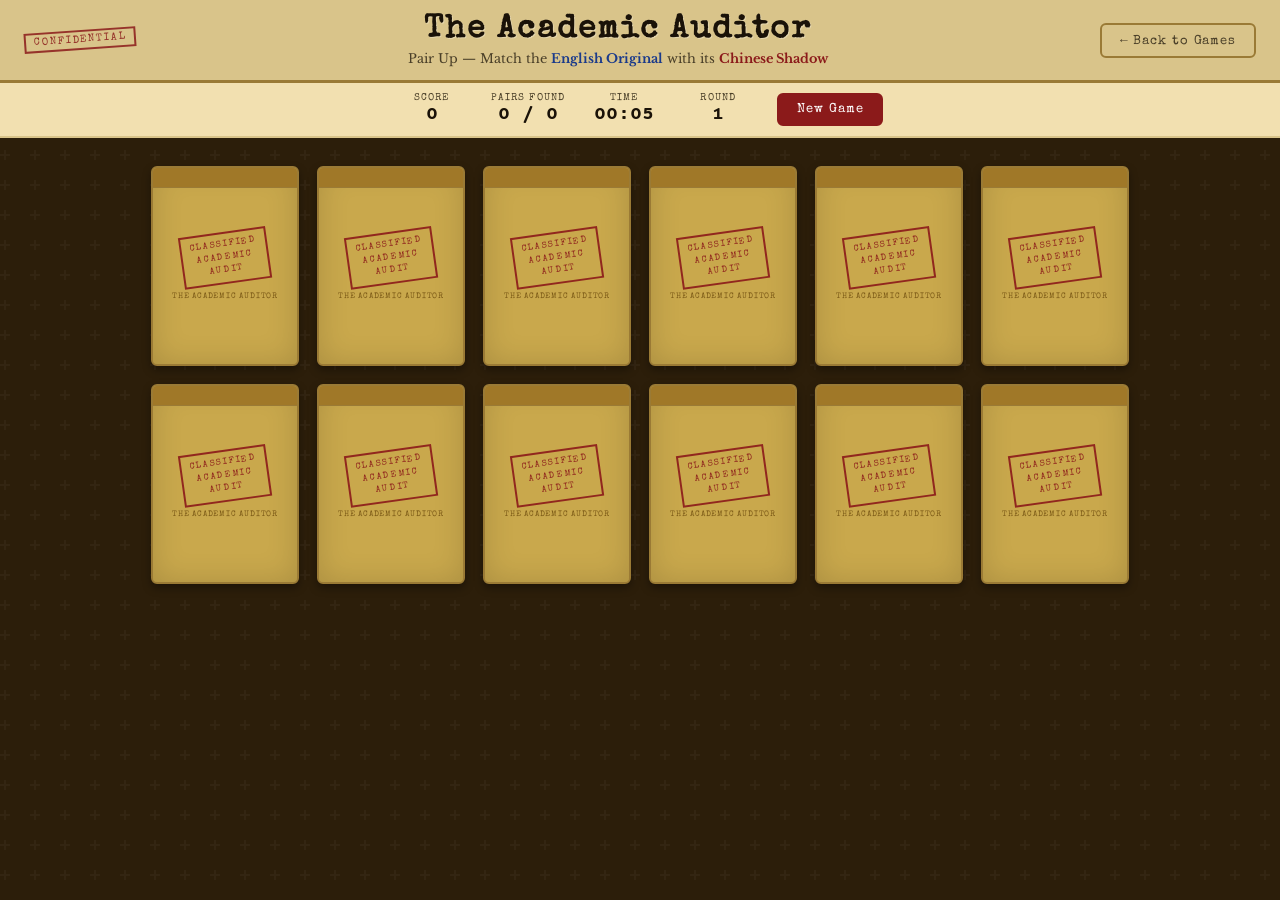
==== academic-auditor.html @ fb960cad "Add The Academic Auditor — Pair Up memory game for Chinese economics papers Co-authored-by: DongboSh" ====
<!DOCTYPE html>
<html lang="en">
<head>
  <meta charset="UTF-8">
  <meta name="viewport" content="width=device-width, initial-scale=1.0">
  <title>The Academic Auditor — Pair Up Memory Game</title>
  <link rel="preconnect" href="https://fonts.googleapis.com">
  <link rel="preconnect" href="https://fonts.gstatic.com" crossorigin>
  <link href="https://fonts.googleapis.com/css2?family=Special+Elite&family=Libre+Baskerville:ital,wght@0,400;0,700;1,400&family=Courier+Prime:wght@400;700&family=Noto+Sans+SC:wght@400;700&display=swap" rel="stylesheet">
  <link rel="stylesheet" href="academic-auditor.css">
</head>
<body>

  <!-- ══ TOP HEADER ══════════════════════════════════════════════ -->
  <header class="aa-header">
    <div class="aa-header__stamp">CONFIDENTIAL</div>
    <div class="aa-header__title-block">
      <h1 class="aa-header__title">The Academic Auditor</h1>
      <p class="aa-header__subtitle">
        Pair Up — Match the <span class="label-en">English Original</span> with its
        <span class="label-cn">Chinese Shadow</span>
      </p>
    </div>
    <nav class="aa-header__nav">
      <a href="index.html" class="aa-btn aa-btn--ghost">← Back to Games</a>
    </nav>
  </header>

  <!-- ══ CONTROLS BAR ════════════════════════════════════════════ -->
  <div class="aa-controls">
    <div class="aa-stat">
      <span class="aa-stat__label">SCORE</span>
      <span class="aa-stat__value" id="score">0</span>
    </div>
    <div class="aa-stat">
      <span class="aa-stat__label">PAIRS FOUND</span>
      <span class="aa-stat__value" id="pairs-found">0 / 0</span>
    </div>
    <div class="aa-stat">
      <span class="aa-stat__label">TIME</span>
      <span class="aa-stat__value" id="timer">00:00</span>
    </div>
    <div class="aa-stat">
      <span class="aa-stat__label">ROUND</span>
      <span class="aa-stat__value" id="round">1</span>
    </div>
    <button id="new-game-btn" class="aa-btn aa-btn--primary">New Game</button>
  </div>

  <!-- ══ GAME BOARD ═══════════════════════════════════════════════ -->
  <main class="aa-board-wrap">
    <div id="game-board" class="aa-board" role="list" aria-label="Paper cards"></div>
  </main>

  <!-- ══ ROUND COMPLETE BANNER ════════════════════════════════════ -->
  <div id="round-banner" class="aa-round-banner hidden" role="alert" aria-live="polite">
    <div class="aa-round-banner__inner">
      <div class="aa-round-banner__stamp">ROUND COMPLETE</div>
      <p id="round-banner-msg" class="aa-round-banner__msg"></p>
      <button id="next-round-btn" class="aa-btn aa-btn--primary">Next Round →</button>
    </div>
  </div>

  <!-- ══ GAME COMPLETE BANNER ═════════════════════════════════════ -->
  <div id="game-complete" class="aa-round-banner hidden" role="alert" aria-live="polite">
    <div class="aa-round-banner__inner">
      <div class="aa-round-banner__stamp">AUDIT COMPLETE</div>
      <p id="game-complete-msg" class="aa-round-banner__msg"></p>
      <button id="play-again-btn" class="aa-btn aa-btn--primary">Play Again</button>
    </div>
  </div>

  <!-- ══ CASE STUDY MODAL ══════════════════════════════════════════ -->
  <div id="case-study-modal" class="aa-modal hidden" role="dialog" aria-modal="true" aria-labelledby="cs-methodology">
    <div class="aa-modal__overlay"></div>
    <div class="aa-modal__box">

      <!-- Modal header -->
      <div class="aa-modal__header">
        <div class="aa-modal__header-left">
          <span class="aa-modal__file-label">CASE FILE</span>
          <h2 id="cs-methodology" class="aa-modal__methodology"></h2>
        </div>
        <div class="aa-modal__header-right">
          <button id="toggle-translation-btn" class="aa-btn aa-btn--ghost" aria-pressed="false">
            Toggle Translation
          </button>
          <button id="close-modal-btn" class="aa-btn aa-btn--danger" aria-label="Close case study">✕ Close</button>
        </div>
      </div>

      <!-- Two-column paper display -->
      <div class="aa-modal__columns">

        <!-- English paper -->
        <article class="aa-paper aa-paper--en" aria-label="English original paper">
          <div class="aa-paper__banner aa-paper__banner--en">ORIGINAL PAPER</div>
          <div class="aa-paper__content">
            <div class="aa-paper__journal-line">
              <span id="cs-journal-en" class="aa-paper__journal"></span>
              <span id="cs-year-en" class="aa-paper__year"></span>
            </div>
            <h3 id="cs-title-en" class="aa-paper__title"></h3>
            <p id="cs-authors-en" class="aa-paper__authors"></p>
            <hr class="aa-paper__rule">
            <h4 class="aa-paper__abstract-label">Abstract</h4>
            <p id="cs-abstract-en" class="aa-paper__abstract"></p>
          </div>
          <div class="aa-paper__corner-stamp aa-paper__corner-stamp--en">EN</div>
        </article>

        <!-- Methodology bridge -->
        <div class="aa-modal__bridge">
          <div class="aa-modal__bridge-inner">
            <span class="aa-modal__bridge-icon">⚖</span>
            <span id="cs-method-badge" class="aa-modal__bridge-label"></span>
          </div>
        </div>

        <!-- Chinese paper -->
        <article class="aa-paper aa-paper--cn" aria-label="Chinese shadow paper">
          <div class="aa-paper__banner aa-paper__banner--cn">影子文献 &nbsp;/&nbsp; SHADOW</div>
          <div class="aa-paper__content">
            <div class="aa-paper__journal-line">
              <span id="cs-journal-cn" class="aa-paper__journal"></span>
              <span id="cs-year-cn" class="aa-paper__year"></span>
            </div>
            <h3 id="cs-title-cn" class="aa-paper__title"></h3>
            <p id="cs-authors-cn" class="aa-paper__authors"></p>
            <hr class="aa-paper__rule">
            <h4 class="aa-paper__abstract-label">摘要 / Abstract</h4>
            <p id="cs-abstract-cn" class="aa-paper__abstract"></p>
            <!-- translation layer, initially hidden -->
            <div id="cs-translation" class="aa-paper__translation hidden">
              <hr class="aa-paper__rule">
              <h4 class="aa-paper__abstract-label">English Translation</h4>
              <p id="cs-abstract-cn-translated" class="aa-paper__abstract aa-paper__abstract--translated"></p>
            </div>
          </div>
          <div class="aa-paper__corner-stamp aa-paper__corner-stamp--cn">CN</div>
        </article>

      </div><!-- /.aa-modal__columns -->

      <!-- Match score notice -->
      <div class="aa-modal__footer">
        <span class="aa-modal__match-notice">✓ METHODOLOGY MATCH CONFIRMED — <span id="cs-score-award"></span> POINTS AWARDED</span>
      </div>

    </div><!-- /.aa-modal__box -->
  </div><!-- /#case-study-modal -->

  <script src="papers-data.js"></script>
  <script src="academic-auditor.js"></script>
</body>
</html>
---- academic-auditor.css ----
/* ═══════════════════════════════════════════════════════════════
   The Academic Auditor — Investigation Folder Theme
   CSS custom properties + component styles
   ═══════════════════════════════════════════════════════════════ */

:root {
  /* Colour palette */
  --manila:        #F2E0B0;
  --manila-dark:   #D9C48A;
  --manila-light:  #FAF3E0;
  --ink:           #1A1208;
  --ink-faded:     #4A3F28;
  --red-accent:    #8B1A1A;
  --blue-accent:   #1A3A8B;
  --highlight-bg:  #FFD700;
  --highlight-cn:  #FF6B6B;
  --highlight-en:  #6BA3FF;
  --card-back-bg:  #C9A84C;
  --card-back-txt: #5C3A00;
  --white:         #FFFFFF;
  --border:        #9A7A35;
  --success:       #2A6B2A;

  /* Typography */
  --font-typewriter: 'Special Elite', 'Courier New', monospace;
  --font-serif:      'Libre Baskerville', Georgia, serif;
  --font-mono:       'Courier Prime', 'Courier New', monospace;
  --font-cjk:        'Noto Sans SC', 'PingFang SC', 'Microsoft YaHei', 'SimHei', sans-serif;

  /* Sizes */
  --card-w: 148px;
  --card-h: 200px;
  --radius:  6px;
}

/* ── Reset ─────────────────────────────────────────────────────── */
*, *::before, *::after { box-sizing: border-box; margin: 0; padding: 0; }

body {
  font-family: var(--font-serif);
  background: #2C1E0A url("data:image/svg+xml,%3Csvg width='60' height='60' viewBox='0 0 60 60' xmlns='http://www.w3.org/2000/svg'%3E%3Cg fill='none' fill-rule='evenodd'%3E%3Cg fill='%23ffffff' fill-opacity='0.03'%3E%3Cpath d='M36 34v-4h-2v4h-4v2h4v4h2v-4h4v-2h-4zm0-30V0h-2v4h-4v2h4v4h2V6h4V4h-4zM6 34v-4H4v4H0v2h4v4h2v-4h4v-2H6zM6 4V0H4v4H0v2h4v4h2V6h4V4H6z'/%3E%3C/g%3E%3C/g%3E%3C/svg%3E");
  min-height: 100vh;
  color: var(--ink);
}

/* ── Header ────────────────────────────────────────────────────── */
.aa-header {
  display: flex;
  align-items: center;
  gap: 20px;
  background: var(--manila-dark);
  border-bottom: 3px solid var(--border);
  padding: 14px 24px;
  position: relative;
}

.aa-header__stamp {
  font-family: var(--font-typewriter);
  font-size: 0.65rem;
  letter-spacing: 0.18em;
  color: var(--red-accent);
  border: 2px solid var(--red-accent);
  padding: 3px 8px;
  transform: rotate(-4deg);
  white-space: nowrap;
  flex-shrink: 0;
  opacity: 0.85;
}

.aa-header__title-block {
  flex: 1;
  text-align: center;
}

.aa-header__title {
  font-family: var(--font-typewriter);
  font-size: clamp(1.3rem, 3vw, 2rem);
  color: var(--ink);
  letter-spacing: 0.06em;
  text-shadow: 1px 1px 0 rgba(255,255,255,0.3);
}

.aa-header__subtitle {
  font-size: 0.8rem;
  color: var(--ink-faded);
  margin-top: 4px;
}

.label-en { color: var(--blue-accent); font-weight: 700; }
.label-cn { color: var(--red-accent);  font-weight: 700; }

.aa-header__nav { flex-shrink: 0; }

/* ── Buttons ────────────────────────────────────────────────────── */
.aa-btn {
  font-family: var(--font-typewriter);
  font-size: 0.8rem;
  letter-spacing: 0.07em;
  padding: 8px 18px;
  border: 2px solid transparent;
  border-radius: var(--radius);
  cursor: pointer;
  transition: background 0.2s, transform 0.1s, box-shadow 0.2s;
  text-decoration: none;
  display: inline-block;
}

.aa-btn--primary {
  background: var(--red-accent);
  color: var(--white);
  border-color: var(--red-accent);
}
.aa-btn--primary:hover {
  background: #6B1212;
  box-shadow: 0 4px 12px rgba(139,26,26,0.4);
  transform: translateY(-1px);
}

.aa-btn--ghost {
  background: transparent;
  color: var(--ink-faded);
  border-color: var(--border);
}
.aa-btn--ghost:hover {
  background: var(--manila);
  color: var(--ink);
}

.aa-btn--danger {
  background: #333;
  color: #fff;
  border-color: #555;
}
.aa-btn--danger:hover {
  background: #111;
}

/* ── Controls bar ─────────────────────────────────────────────── */
.aa-controls {
  display: flex;
  align-items: center;
  gap: 24px;
  flex-wrap: wrap;
  justify-content: center;
  background: var(--manila);
  border-bottom: 2px solid var(--manila-dark);
  padding: 10px 24px;
}

.aa-stat {
  display: flex;
  flex-direction: column;
  align-items: center;
  min-width: 70px;
}

.aa-stat__label {
  font-family: var(--font-typewriter);
  font-size: 0.6rem;
  letter-spacing: 0.12em;
  color: var(--ink-faded);
}

.aa-stat__value {
  font-family: var(--font-mono);
  font-size: 1.25rem;
  font-weight: 700;
  color: var(--ink);
}

/* ── Board ──────────────────────────────────────────────────────── */
.aa-board-wrap {
  padding: 28px 16px 40px;
  display: flex;
  justify-content: center;
}

.aa-board {
  display: grid;
  grid-template-columns: repeat(auto-fill, var(--card-w));
  gap: 18px;
  max-width: 1020px;
  width: 100%;
  justify-content: center;
}

/* ── Card ────────────────────────────────────────────────────────── */
.aa-card {
  width: var(--card-w);
  height: var(--card-h);
  perspective: 800px;
  cursor: pointer;
  flex-shrink: 0;
}

.aa-card__inner {
  position: relative;
  width: 100%;
  height: 100%;
  transform-style: preserve-3d;
  transition: transform 0.45s ease;
}

.aa-card.is-flipped .aa-card__inner {
  transform: rotateY(180deg);
}

.aa-card.is-matched .aa-card__inner {
  animation: cardMatch 0.5s ease forwards;
}

.aa-card.is-wrong .aa-card__inner {
  animation: cardWrong 0.55s ease forwards;
}

.aa-card__face {
  position: absolute;
  inset: 0;
  backface-visibility: hidden;
  -webkit-backface-visibility: hidden;
  border-radius: var(--radius);
  overflow: hidden;
}

/* ── Card back ───────────────────────────────────────────────────── */
.aa-card__back {
  background: var(--card-back-bg);
  border: 2px solid var(--border);
  display: flex;
  flex-direction: column;
  align-items: center;
  justify-content: center;
  gap: 8px;
  box-shadow: inset 0 0 30px rgba(0,0,0,0.15), 0 4px 8px rgba(0,0,0,0.35);
}

.aa-card__back-tab {
  position: absolute;
  top: 0; left: 0; right: 0;
  height: 20px;
  background: #A07828;
  border-bottom: 1px solid var(--border);
}

.aa-card__back-seal {
  font-family: var(--font-typewriter);
  font-size: 0.55rem;
  letter-spacing: 0.2em;
  color: var(--red-accent);
  border: 2px solid var(--red-accent);
  padding: 4px 8px;
  transform: rotate(-8deg);
  opacity: 0.9;
  text-align: center;
  line-height: 1.5;
}

.aa-card__back-logo {
  font-family: var(--font-typewriter);
  font-size: 0.5rem;
  color: var(--card-back-txt);
  letter-spacing: 0.1em;
  text-align: center;
  opacity: 0.7;
}

/* ── Card front ─────────────────────────────────────────────────── */
.aa-card__front {
  transform: rotateY(180deg);
  background: var(--manila-light);
  border: 2px solid var(--border);
  display: flex;
  flex-direction: column;
  box-shadow: 2px 4px 10px rgba(0,0,0,0.25);
}

.aa-card__front--en { border-top: 4px solid var(--blue-accent); }
.aa-card__front--cn { border-top: 4px solid var(--red-accent); }

.aa-card__type-badge {
  font-family: var(--font-typewriter);
  font-size: 0.5rem;
  letter-spacing: 0.14em;
  padding: 3px 8px;
  line-height: 1;
}

.aa-card__type-badge--en {
  background: var(--blue-accent);
  color: #fff;
}

.aa-card__type-badge--cn {
  background: var(--red-accent);
  color: #fff;
}

.aa-card__body {
  flex: 1;
  padding: 7px 8px 6px;
  overflow: hidden;
  display: flex;
  flex-direction: column;
  gap: 4px;
}

.aa-card__journal {
  font-family: var(--font-mono);
  font-size: 0.48rem;
  color: var(--ink-faded);
  text-transform: uppercase;
  letter-spacing: 0.05em;
  white-space: nowrap;
  overflow: hidden;
  text-overflow: ellipsis;
}

.aa-card__year {
  font-family: var(--font-mono);
  font-size: 0.55rem;
  color: var(--ink-faded);
  font-weight: 700;
}

.aa-card__title {
  font-size: 0.55rem;
  font-weight: 700;
  line-height: 1.35;
  color: var(--ink);
  display: -webkit-box;
  -webkit-line-clamp: 4;
  -webkit-box-orient: vertical;
  overflow: hidden;
}

.aa-card__authors {
  font-size: 0.47rem;
  font-style: italic;
  color: var(--ink-faded);
  white-space: nowrap;
  overflow: hidden;
  text-overflow: ellipsis;
}

.aa-card__rule {
  border: none;
  border-top: 1px solid var(--manila-dark);
  margin: 2px 0;
}

.aa-card__abstract {
  font-size: 0.47rem;
  line-height: 1.4;
  color: var(--ink-faded);
  display: -webkit-box;
  -webkit-line-clamp: 4;
  -webkit-box-orient: vertical;
  overflow: hidden;
}

/* Selected state */
.aa-card.is-selected .aa-card__front {
  outline: 3px solid var(--highlight-bg);
  outline-offset: -2px;
  box-shadow: 0 0 14px rgba(255, 215, 0, 0.65);
}

/* ── Card hover ─────────────────────────────────────────────────── */
.aa-card:not(.is-flipped):hover .aa-card__inner {
  transform: translateY(-4px) rotateZ(1deg);
  box-shadow: 0 8px 20px rgba(0,0,0,0.4);
}

.aa-card.is-flipped:hover .aa-card__inner {
  transform: rotateY(180deg) translateY(-3px);
}

/* ── Animations ─────────────────────────────────────────────────── */
@keyframes cardMatch {
  0%   { transform: rotateY(180deg) scale(1); }
  40%  { transform: rotateY(180deg) scale(1.1) rotate(2deg); }
  60%  { transform: rotateY(180deg) scale(1.05) rotate(-1deg); }
  100% { transform: rotateY(180deg) scale(1); opacity: 0.45; }
}

@keyframes cardWrong {
  0%   { transform: rotateY(180deg) translateX(0); }
  20%  { transform: rotateY(180deg) translateX(-7px); }
  40%  { transform: rotateY(180deg) translateX(7px); }
  60%  { transform: rotateY(180deg) translateX(-5px); }
  80%  { transform: rotateY(180deg) translateX(5px); }
  100% { transform: rotateY(180deg) translateX(0); }
}

/* ── Round / Game-complete banner ──────────────────────────────── */
.aa-round-banner {
  position: fixed;
  inset: 0;
  background: rgba(20, 12, 0, 0.82);
  display: flex;
  align-items: center;
  justify-content: center;
  z-index: 300;
}

.aa-round-banner.hidden { display: none; }

.aa-round-banner__inner {
  background: var(--manila-light);
  border: 3px solid var(--border);
  border-radius: 8px;
  padding: 40px 60px;
  text-align: center;
  max-width: 480px;
  width: 90%;
  box-shadow: 0 20px 60px rgba(0,0,0,0.5);
  animation: slideIn 0.35s ease;
}

.aa-round-banner__stamp {
  font-family: var(--font-typewriter);
  font-size: 1.4rem;
  letter-spacing: 0.15em;
  color: var(--success);
  border: 3px solid var(--success);
  display: inline-block;
  padding: 6px 20px;
  transform: rotate(-3deg);
  margin-bottom: 20px;
}

.aa-round-banner__msg {
  font-size: 1rem;
  color: var(--ink-faded);
  margin-bottom: 24px;
  line-height: 1.6;
}

/* ── Modal ──────────────────────────────────────────────────────── */
.aa-modal {
  position: fixed;
  inset: 0;
  z-index: 500;
  display: flex;
  align-items: center;
  justify-content: center;
  padding: 16px;
}

.aa-modal.hidden { display: none; }

.aa-modal__overlay {
  position: absolute;
  inset: 0;
  background: rgba(10, 6, 0, 0.78);
}

.aa-modal__box {
  position: relative;
  background: var(--manila-light);
  border: 2px solid var(--border);
  border-radius: 8px;
  max-width: 960px;
  width: 100%;
  max-height: 90vh;
  overflow-y: auto;
  box-shadow: 0 24px 70px rgba(0,0,0,0.55);
  animation: slideIn 0.3s ease;
}

@keyframes slideIn {
  from { opacity: 0; transform: translateY(-30px); }
  to   { opacity: 1; transform: translateY(0); }
}

.aa-modal__header {
  display: flex;
  align-items: center;
  justify-content: space-between;
  flex-wrap: wrap;
  gap: 12px;
  background: var(--manila-dark);
  border-bottom: 2px solid var(--border);
  padding: 14px 20px;
}

.aa-modal__header-left { display: flex; flex-direction: column; gap: 4px; }

.aa-modal__file-label {
  font-family: var(--font-typewriter);
  font-size: 0.6rem;
  letter-spacing: 0.2em;
  color: var(--red-accent);
  border: 1px solid var(--red-accent);
  padding: 1px 6px;
  display: inline-block;
}

.aa-modal__methodology {
  font-family: var(--font-typewriter);
  font-size: 1.05rem;
  letter-spacing: 0.06em;
  color: var(--ink);
}

.aa-modal__header-right {
  display: flex;
  gap: 10px;
  align-items: center;
  flex-wrap: wrap;
}

/* ── Modal two columns ──────────────────────────────────────────── */
.aa-modal__columns {
  display: grid;
  grid-template-columns: 1fr auto 1fr;
  gap: 0;
  padding: 20px;
  align-items: start;
}

/* ── Methodology bridge ─────────────────────────────────────────── */
.aa-modal__bridge {
  display: flex;
  align-items: flex-start;
  justify-content: center;
  padding: 50px 12px 0;
}

.aa-modal__bridge-inner {
  display: flex;
  flex-direction: column;
  align-items: center;
  gap: 8px;
}

.aa-modal__bridge-icon {
  font-size: 1.5rem;
  color: var(--ink-faded);
}

.aa-modal__bridge-label {
  font-family: var(--font-typewriter);
  font-size: 0.58rem;
  letter-spacing: 0.08em;
  text-transform: uppercase;
  writing-mode: vertical-rl;
  color: var(--ink-faded);
  border: 1px dashed var(--border);
  padding: 8px 4px;
  text-align: center;
}

/* ── Paper card (inside modal) ──────────────────────────────────── */
.aa-paper {
  background: var(--white);
  border: 1px solid #CCC;
  border-radius: 4px;
  box-shadow: 2px 3px 10px rgba(0,0,0,0.1);
  position: relative;
  overflow: hidden;
  min-height: 360px;
}

.aa-paper--en { border-top: 5px solid var(--blue-accent); }
.aa-paper--cn { border-top: 5px solid var(--red-accent); }

.aa-paper__banner {
  font-family: var(--font-typewriter);
  font-size: 0.6rem;
  letter-spacing: 0.18em;
  padding: 5px 14px;
  text-align: center;
}

.aa-paper__banner--en { background: var(--blue-accent); color: #fff; }
.aa-paper__banner--cn { background: var(--red-accent);  color: #fff; }

.aa-paper__content {
  padding: 16px 18px;
  display: flex;
  flex-direction: column;
  gap: 8px;
}

.aa-paper__journal-line {
  display: flex;
  justify-content: space-between;
  align-items: baseline;
  flex-wrap: wrap;
  gap: 6px;
}

.aa-paper__journal {
  font-family: var(--font-mono);
  font-size: 0.7rem;
  font-style: italic;
  color: var(--ink-faded);
}

.aa-paper__year {
  font-family: var(--font-mono);
  font-size: 0.7rem;
  font-weight: 700;
  color: var(--ink-faded);
}

.aa-paper__title {
  font-size: 0.9rem;
  font-weight: 700;
  line-height: 1.4;
  color: var(--ink);
}

.aa-paper__authors {
  font-size: 0.75rem;
  font-style: italic;
  color: var(--ink-faded);
}

.aa-paper__rule {
  border: none;
  border-top: 1px solid #DDD;
  margin: 4px 0;
}

.aa-paper__abstract-label {
  font-family: var(--font-typewriter);
  font-size: 0.65rem;
  letter-spacing: 0.1em;
  text-transform: uppercase;
  color: var(--ink-faded);
  margin-bottom: 4px;
}

.aa-paper__abstract {
  font-size: 0.8rem;
  line-height: 1.65;
  color: var(--ink);
}

.aa-paper__abstract--translated {
  color: var(--ink-faded);
  font-style: italic;
}

.aa-paper__translation.hidden { display: none; }

/* Methodology highlight marks */
.aa-paper__abstract mark {
  background: var(--highlight-bg);
  color: var(--ink);
  padding: 1px 2px;
  border-radius: 2px;
}

.aa-paper--cn .aa-paper__abstract mark {
  background: var(--highlight-cn);
  color: var(--white);
}

.aa-paper--en .aa-paper__abstract mark {
  background: var(--highlight-en);
  color: var(--ink);
}

.aa-paper__corner-stamp {
  position: absolute;
  bottom: 10px;
  right: 12px;
  font-family: var(--font-typewriter);
  font-size: 1.4rem;
  font-weight: 700;
  opacity: 0.08;
}

.aa-paper__corner-stamp--en { color: var(--blue-accent); }
.aa-paper__corner-stamp--cn { color: var(--red-accent); }

/* Modal footer */
.aa-modal__footer {
  background: var(--manila-dark);
  border-top: 2px solid var(--border);
  padding: 10px 20px;
  text-align: center;
}

.aa-modal__match-notice {
  font-family: var(--font-typewriter);
  font-size: 0.72rem;
  letter-spacing: 0.1em;
  color: var(--success);
}

.aa-paper--cn .aa-paper__title,
.aa-paper--cn .aa-paper__authors,
.aa-paper--cn .aa-paper__abstract,
.aa-card__front--cn .aa-card__title,
.aa-card__front--cn .aa-card__authors,
.aa-card__front--cn .aa-card__abstract,
.aa-card__front--cn .aa-card__journal {
  font-family: var(--font-cjk);
}

/* ── Responsive ─────────────────────────────────────────────────── */
@media (max-width: 700px) {
  :root {
    --card-w: 120px;
    --card-h: 166px;
  }

  .aa-controls { gap: 12px; padding: 8px 12px; }
  .aa-stat__value { font-size: 1rem; }

  .aa-modal__columns {
    grid-template-columns: 1fr;
    gap: 16px;
  }

  .aa-modal__bridge {
    padding: 0;
    flex-direction: row;
  }

  .aa-modal__bridge-inner {
    flex-direction: row;
  }

  .aa-modal__bridge-label {
    writing-mode: horizontal-tb;
    padding: 4px 8px;
  }

  .aa-round-banner__inner { padding: 24px 20px; }
  .aa-round-banner__stamp { font-size: 1rem; }
}

@media (max-width: 480px) {
  :root {
    --card-w: 100px;
    --card-h: 140px;
  }

  .aa-board { gap: 10px; }
  .aa-card__title { -webkit-line-clamp: 3; }
}

/* ── Utility ────────────────────────────────────────────────────── */
.hidden { display: none !important; }
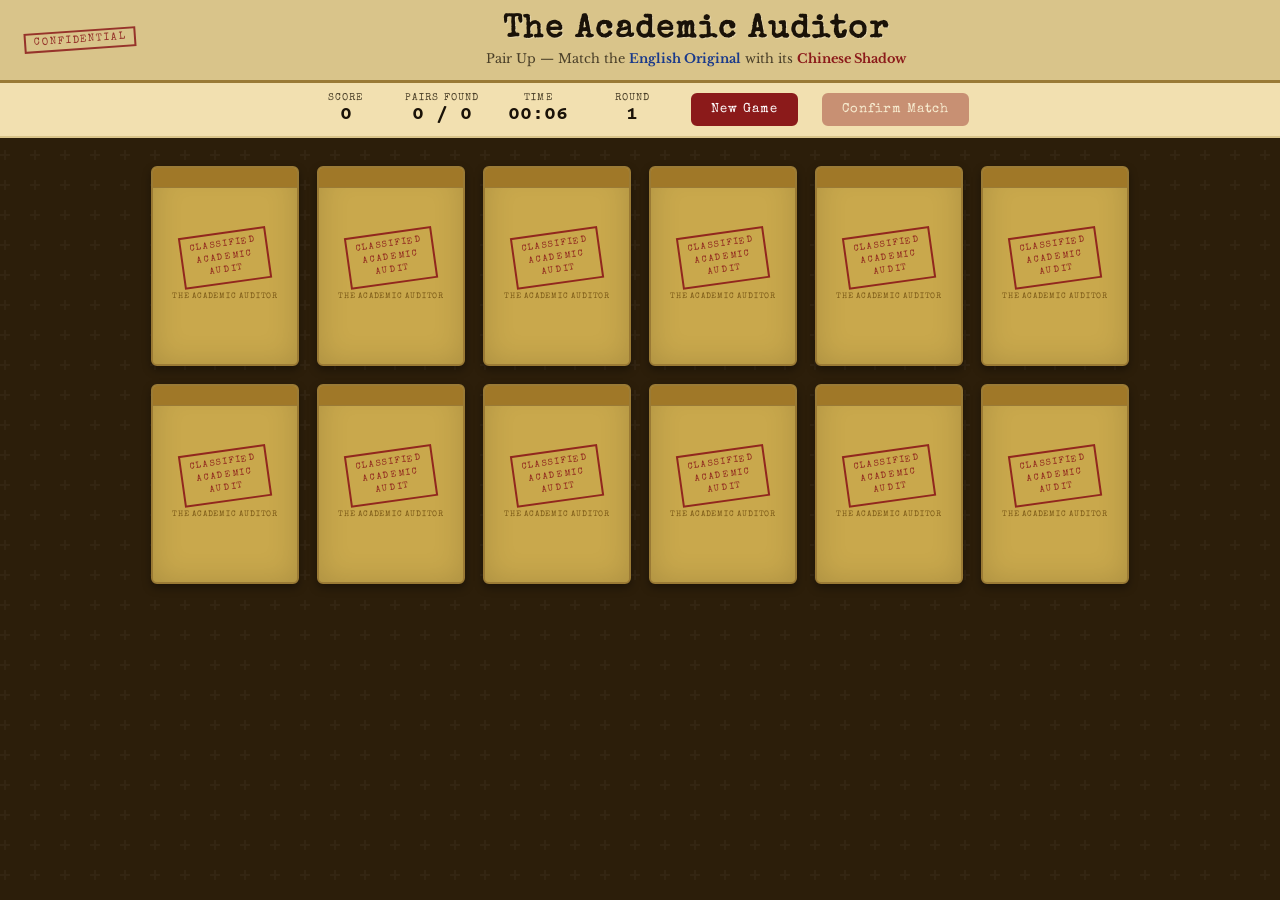
==== commit a274c5ef: "Remove old card game; add multi-card flip and Confirm Match button to Academic Auditor Co-authored-b" ====
--- a/academic-auditor.html
+++ b/academic-auditor.html
@@ -21,9 +21,7 @@
         <span class="label-cn">Chinese Shadow</span>
       </p>
     </div>
-    <nav class="aa-header__nav">
-      <a href="index.html" class="aa-btn aa-btn--ghost">← Back to Games</a>
-    </nav>
+    <nav class="aa-header__nav"></nav>
   </header>
 
   <!-- ══ CONTROLS BAR ════════════════════════════════════════════ -->
@@ -45,6 +43,7 @@
       <span class="aa-stat__value" id="round">1</span>
     </div>
     <button id="new-game-btn" class="aa-btn aa-btn--primary">New Game</button>
+    <button id="confirm-match-btn" class="aa-btn aa-btn--primary" disabled>Confirm Match</button>
   </div>
 
   <!-- ══ GAME BOARD ═══════════════════════════════════════════════ -->
--- a/academic-auditor.css
+++ b/academic-auditor.css
@@ -135,6 +135,13 @@
   background: #111;
 }
 
+.aa-btn:disabled {
+  opacity: 0.4;
+  cursor: not-allowed;
+  transform: none !important;
+  box-shadow: none !important;
+}
+
 /* ── Controls bar ─────────────────────────────────────────────── */
 .aa-controls {
   display: flex;
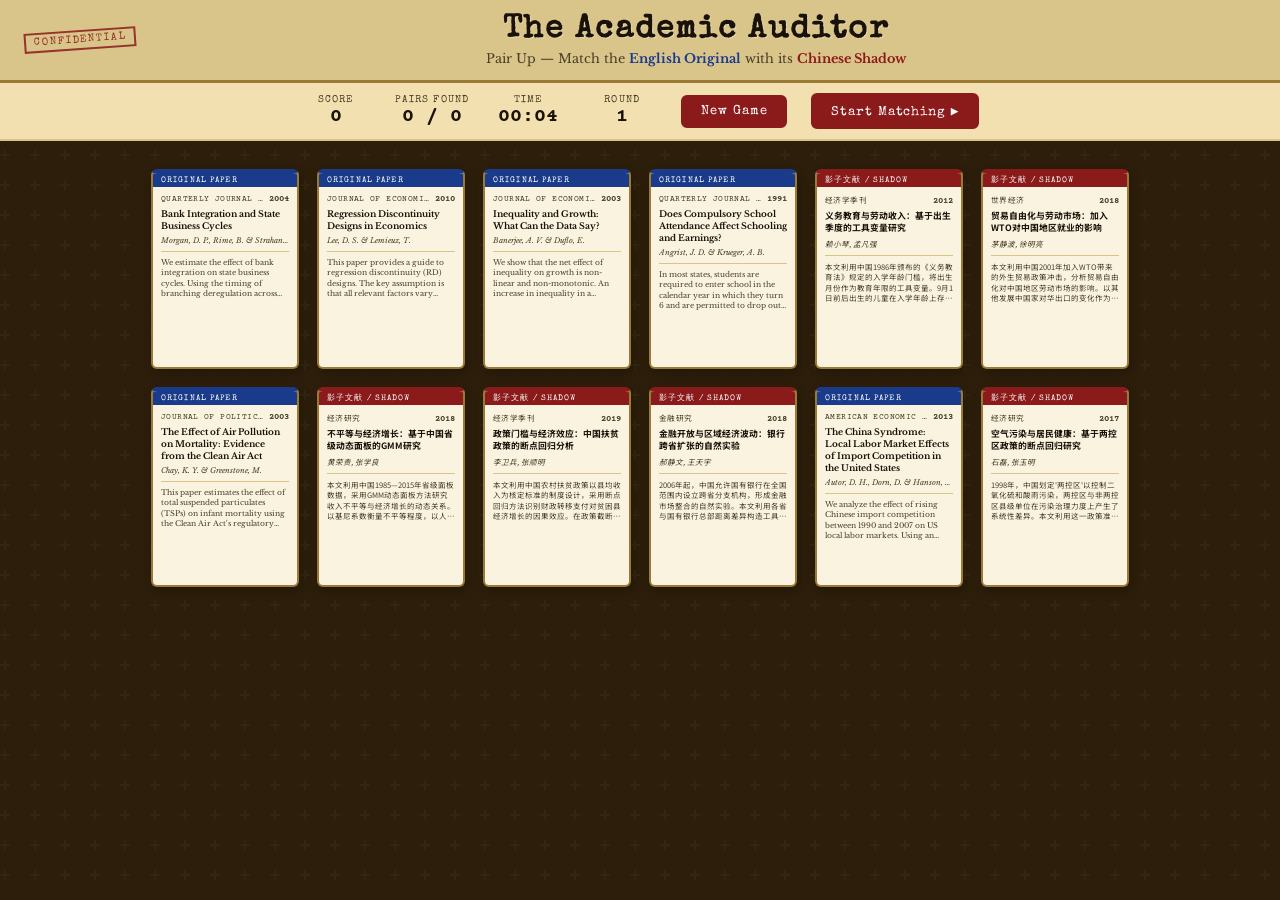
==== commit dcbf77d8: "Add double-click card zoom overlay to view full card details Co-authored-by: DongboShi <23714321+Don" ====
--- a/academic-auditor.html
+++ b/academic-auditor.html
@@ -149,6 +149,26 @@
     </div><!-- /.aa-modal__box -->
   </div><!-- /#case-study-modal -->
 
+  <!-- ══ CARD ZOOM OVERLAY ════════════════════════════════════════ -->
+  <div id="card-zoom-overlay" class="aa-zoom-overlay hidden" role="dialog" aria-modal="true" aria-label="Card zoom view">
+    <div class="aa-zoom-overlay__backdrop"></div>
+    <div class="aa-zoom-card" id="zoom-card-content">
+      <button id="zoom-close-btn" class="aa-zoom-close aa-btn aa-btn--danger" aria-label="Close zoom view">✕</button>
+      <div id="zoom-type-badge" class="aa-zoom__type-badge"></div>
+      <div class="aa-zoom__body">
+        <div class="aa-zoom__journal-line">
+          <span id="zoom-journal" class="aa-paper__journal"></span>
+          <span id="zoom-year" class="aa-paper__year"></span>
+        </div>
+        <h3 id="zoom-title" class="aa-paper__title"></h3>
+        <p id="zoom-authors" class="aa-paper__authors"></p>
+        <hr class="aa-paper__rule">
+        <h4 class="aa-paper__abstract-label">Abstract</h4>
+        <p id="zoom-abstract" class="aa-paper__abstract"></p>
+      </div>
+    </div>
+  </div>
+
   <script src="papers-data.js"></script>
   <script src="academic-auditor.js"></script>
 </body>
--- a/academic-auditor.css
+++ b/academic-auditor.css
@@ -754,3 +754,80 @@
 
 /* ── Utility ────────────────────────────────────────────────────── */
 .hidden { display: none !important; }
+
+/* ── Card Zoom Overlay ──────────────────────────────────────────── */
+.aa-zoom-overlay {
+  position: fixed;
+  inset: 0;
+  z-index: 600;
+  display: flex;
+  align-items: center;
+  justify-content: center;
+  padding: 24px;
+}
+
+.aa-zoom-overlay.hidden { display: none !important; }
+
+.aa-zoom-overlay__backdrop {
+  position: absolute;
+  inset: 0;
+  background: rgba(10, 6, 0, 0.85);
+  cursor: zoom-out;
+}
+
+.aa-zoom-card {
+  position: relative;
+  background: var(--manila-light);
+  border: 2px solid var(--border);
+  border-radius: var(--radius);
+  max-width: 480px;
+  width: 100%;
+  max-height: 85vh;
+  overflow-y: auto;
+  box-shadow: 0 24px 70px rgba(0,0,0,0.6);
+  animation: zoomIn 0.2s ease;
+}
+
+.aa-zoom-card.is-en { border-top: 5px solid var(--blue-accent); }
+.aa-zoom-card.is-cn { border-top: 5px solid var(--red-accent); }
+
+@keyframes zoomIn {
+  from { opacity: 0; transform: scale(0.8); }
+  to   { opacity: 1; transform: scale(1); }
+}
+
+.aa-zoom-close {
+  position: absolute;
+  top: 10px;
+  right: 10px;
+  padding: 4px 10px;
+  font-size: 0.75rem;
+  z-index: 1;
+}
+
+.aa-zoom__type-badge {
+  font-family: var(--font-typewriter);
+  font-size: 0.6rem;
+  letter-spacing: 0.14em;
+  padding: 5px 14px;
+  line-height: 1;
+  text-align: center;
+}
+
+.aa-zoom__type-badge.is-en { background: var(--blue-accent); color: #fff; }
+.aa-zoom__type-badge.is-cn { background: var(--red-accent);  color: #fff; }
+
+.aa-zoom__body {
+  padding: 20px 22px 24px;
+  display: flex;
+  flex-direction: column;
+  gap: 8px;
+}
+
+.aa-zoom__journal-line {
+  display: flex;
+  justify-content: space-between;
+  align-items: baseline;
+  flex-wrap: wrap;
+  gap: 6px;
+}
